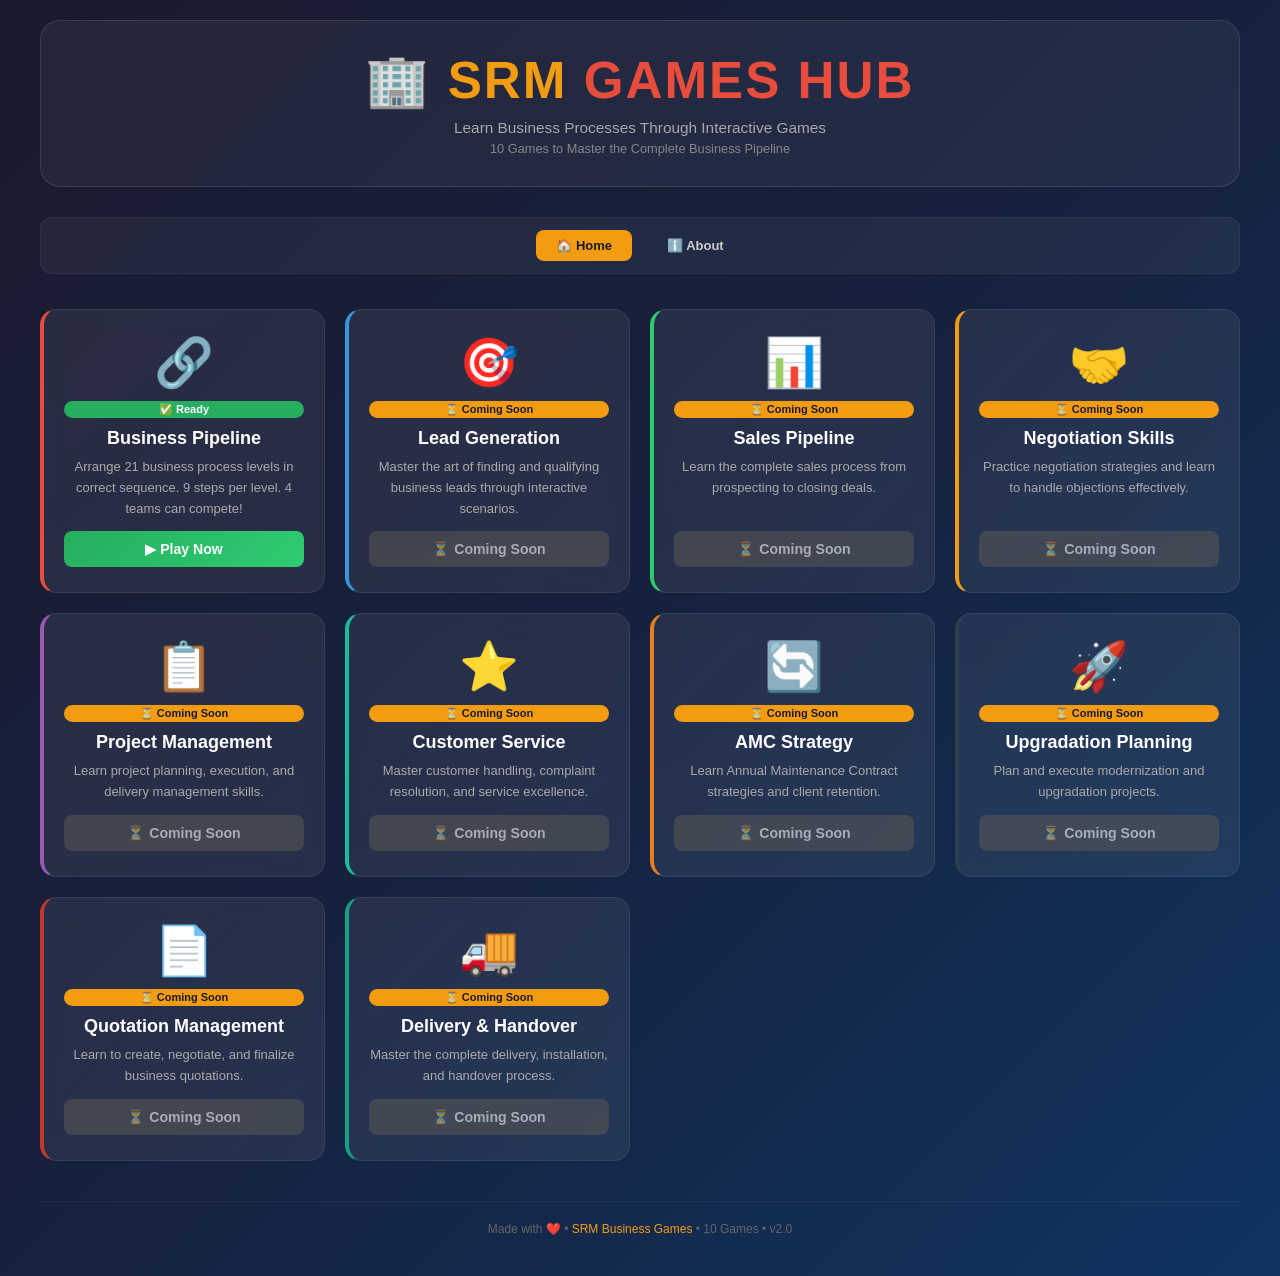
==== index.html @ 480e5477 "Add files via upload" ====
<!DOCTYPE html>
<html lang="en">
<head>
    <meta charset="UTF-8">
    <meta name="viewport" content="width=device-width, initial-scale=1.0">
    <title>SRM Games Hub</title>
    <style>
        * {
            margin: 0;
            padding: 0;
            box-sizing: border-box;
        }

        body {
            font-family: 'Segoe UI', Arial, sans-serif;
            background: linear-gradient(135deg, #1a1a2e, #16213e, #0f3460);
            min-height: 100vh;
            padding: 20px;
        }

        .container {
            max-width: 1200px;
            margin: 0 auto;
        }

        /* HEADER */
        .header {
            text-align: center;
            padding: 30px 20px;
            background: rgba(255, 255, 255, 0.05);
            border-radius: 20px;
            margin-bottom: 30px;
            border: 1px solid rgba(255, 255, 255, 0.1);
        }

        .header h1 {
            color: #f39c12;
            font-size: clamp(32px, 4vw, 56px);
            letter-spacing: 2px;
        }

        .header h1 span {
            color: #e74c3c;
        }

        .header p {
            color: #aaa;
            font-size: clamp(14px, 1.2vw, 20px);
            margin-top: 8px;
        }

        .header .sub {
            color: #888;
            font-size: clamp(12px, 1vw, 16px);
            margin-top: 4px;
        }

        /* NAVIGATION */
        .nav-bar {
            display: flex;
            gap: 15px;
            justify-content: center;
            padding: 12px 0;
            flex-wrap: wrap;
            background: rgba(255, 255, 255, 0.05);
            border-radius: 12px;
            margin-bottom: 25px;
            border: 1px solid rgba(255, 255, 255, 0.05);
        }

        .nav-bar a {
            text-decoration: none;
            color: #ccc;
            font-weight: 600;
            padding: 8px 20px;
            border-radius: 8px;
            transition: all 0.3s;
            font-size: clamp(13px, 1vw, 16px);
        }

        .nav-bar a:hover {
            background: rgba(255, 255, 255, 0.1);
            color: #fff;
        }

        .nav-bar a.active {
            background: #f39c12;
            color: #1a1a2e;
        }

        /* GAMES GRID */
        .games-grid {
            display: grid;
            grid-template-columns: repeat(auto-fill, minmax(280px, 1fr));
            gap: 20px;
            padding: 10px 0;
        }

        .game-card {
            background: rgba(255, 255, 255, 0.07);
            border-radius: 16px;
            padding: 25px 20px;
            text-align: center;
            transition: all 0.4s;
            border: 1px solid rgba(255, 255, 255, 0.08);
            backdrop-filter: blur(10px);
            cursor: pointer;
            display: flex;
            flex-direction: column;
            min-height: 250px;
        }

        .game-card:hover {
            transform: translateY(-8px);
            box-shadow: 0 15px 50px rgba(0, 0, 0, 0.4);
            border-color: rgba(243, 156, 18, 0.3);
            background: rgba(255, 255, 255, 0.1);
        }

        .game-card .icon {
            font-size: 48px;
            margin-bottom: 10px;
        }

        .game-card .badge {
            display: inline-block;
            padding: 2px 12px;
            border-radius: 20px;
            font-size: 11px;
            font-weight: bold;
            margin-bottom: 10px;
        }

        .game-card .badge.ready {
            background: #27ae60;
            color: #fff;
        }

        .game-card .badge.coming {
            background: #f39c12;
            color: #1a1a2e;
        }

        .game-card .badge.beta {
            background: #3498db;
            color: #fff;
        }

        .game-card h3 {
            color: #fff;
            font-size: clamp(18px, 1.4vw, 22px);
            margin-bottom: 8px;
        }

        .game-card p {
            color: #aaa;
            font-size: clamp(13px, 1vw, 15px);
            line-height: 1.6;
            flex: 1;
        }

        .game-card .btn-play {
            display: inline-block;
            padding: 10px 30px;
            background: linear-gradient(135deg, #27ae60, #2ecc71);
            color: #fff;
            border: none;
            border-radius: 8px;
            font-size: clamp(14px, 1.1vw, 17px);
            font-weight: bold;
            cursor: pointer;
            text-decoration: none;
            transition: all 0.3s;
            margin-top: 12px;
        }

        .game-card .btn-play:hover {
            transform: scale(1.05);
            box-shadow: 0 5px 25px rgba(46, 204, 113, 0.4);
        }

        .game-card .btn-play.disabled {
            background: #555;
            cursor: not-allowed;
            opacity: 0.6;
        }

        .game-card .btn-play.disabled:hover {
            transform: none;
            box-shadow: none;
        }

        /* GAME CARD COLORS */
        .game-card.g1 { border-left: 4px solid #e74c3c; }
        .game-card.g2 { border-left: 4px solid #3498db; }
        .game-card.g3 { border-left: 4px solid #2ecc71; }
        .game-card.g4 { border-left: 4px solid #f39c12; }
        .game-card.g5 { border-left: 4px solid #9b59b6; }
        .game-card.g6 { border-left: 4px solid #1abc9c; }
        .game-card.g7 { border-left: 4px solid #e67e22; }
        .game-card.g8 { border-left: 4px solid #2c3e50; }
        .game-card.g9 { border-left: 4px solid #c0392b; }
        .game-card.g10 { border-left: 4px solid #16a085; }

        /* FOOTER */
        .footer {
            text-align: center;
            padding: 20px;
            color: #666;
            border-top: 1px solid rgba(255, 255, 255, 0.05);
            margin-top: 30px;
            font-size: clamp(12px, 0.9vw, 15px);
        }

        .footer span {
            color: #f39c12;
        }

        /* SCROLLBAR */
        ::-webkit-scrollbar {
            width: 8px;
        }
        ::-webkit-scrollbar-track {
            background: #1a1a2e;
        }
        ::-webkit-scrollbar-thumb {
            background: #f39c12;
            border-radius: 4px;
        }

        @media (max-width: 600px) {
            body { padding: 10px; }
            .games-grid { grid-template-columns: 1fr; }
            .game-card { min-height: 200px; }
            .nav-bar { gap: 8px; }
            .nav-bar a { padding: 5px 12px; font-size: 12px; }
        }
    </style>
</head>
<body>
    <div class="container">
        <!-- HEADER -->
        <div class="header">
            <h1>🏢 SRM <span>GAMES HUB</span></h1>
            <p>Learn Business Processes Through Interactive Games</p>
            <div class="sub">10 Games to Master the Complete Business Pipeline</div>
        </div>

        <!-- NAVIGATION -->
        <div class="nav-bar">
            <a href="index.html" class="active">🏠 Home</a>
            <a href="about.html">ℹ️ About</a>
        </div>

        <!-- GAMES GRID -->
        <div class="games-grid">
            <!-- GAME 1: Business Pipeline -->
            <div class="game-card g1">
                <div class="icon">🔗</div>
                <span class="badge ready">✅ Ready</span>
                <h3>Business Pipeline</h3>
                <p>Arrange 21 business process levels in correct sequence. 9 steps per level. 4 teams can compete!</p>
                <a href="game1/index.html" class="btn-play">▶ Play Now</a>
            </div>

            <!-- GAME 2: Lead Generation -->
            <div class="game-card g2">
                <div class="icon">🎯</div>
                <span class="badge coming">⏳ Coming Soon</span>
                <h3>Lead Generation</h3>
                <p>Master the art of finding and qualifying business leads through interactive scenarios.</p>
                <button class="btn-play disabled">⏳ Coming Soon</button>
            </div>

            <!-- GAME 3: Sales Pipeline -->
            <div class="game-card g3">
                <div class="icon">📊</div>
                <span class="badge coming">⏳ Coming Soon</span>
                <h3>Sales Pipeline</h3>
                <p>Learn the complete sales process from prospecting to closing deals.</p>
                <button class="btn-play disabled">⏳ Coming Soon</button>
            </div>

            <!-- GAME 4: Negotiation Skills -->
            <div class="game-card g4">
                <div class="icon">🤝</div>
                <span class="badge coming">⏳ Coming Soon</span>
                <h3>Negotiation Skills</h3>
                <p>Practice negotiation strategies and learn to handle objections effectively.</p>
                <button class="btn-play disabled">⏳ Coming Soon</button>
            </div>

            <!-- GAME 5: Project Management -->
            <div class="game-card g5">
                <div class="icon">📋</div>
                <span class="badge coming">⏳ Coming Soon</span>
                <h3>Project Management</h3>
                <p>Learn project planning, execution, and delivery management skills.</p>
                <button class="btn-play disabled">⏳ Coming Soon</button>
            </div>

            <!-- GAME 6: Customer Service -->
            <div class="game-card g6">
                <div class="icon">⭐</div>
                <span class="badge coming">⏳ Coming Soon</span>
                <h3>Customer Service</h3>
                <p>Master customer handling, complaint resolution, and service excellence.</p>
                <button class="btn-play disabled">⏳ Coming Soon</button>
            </div>

            <!-- GAME 7: AMC Strategy -->
            <div class="game-card g7">
                <div class="icon">🔄</div>
                <span class="badge coming">⏳ Coming Soon</span>
                <h3>AMC Strategy</h3>
                <p>Learn Annual Maintenance Contract strategies and client retention.</p>
                <button class="btn-play disabled">⏳ Coming Soon</button>
            </div>

            <!-- GAME 8: Upgradation Planning -->
            <div class="game-card g8">
                <div class="icon">🚀</div>
                <span class="badge coming">⏳ Coming Soon</span>
                <h3>Upgradation Planning</h3>
                <p>Plan and execute modernization and upgradation projects.</p>
                <button class="btn-play disabled">⏳ Coming Soon</button>
            </div>

            <!-- GAME 9: Quotation Management -->
            <div class="game-card g9">
                <div class="icon">📄</div>
                <span class="badge coming">⏳ Coming Soon</span>
                <h3>Quotation Management</h3>
                <p>Learn to create, negotiate, and finalize business quotations.</p>
                <button class="btn-play disabled">⏳ Coming Soon</button>
            </div>

            <!-- GAME 10: Delivery & Handover -->
            <div class="game-card g10">
                <div class="icon">🚚</div>
                <span class="badge coming">⏳ Coming Soon</span>
                <h3>Delivery & Handover</h3>
                <p>Master the complete delivery, installation, and handover process.</p>
                <button class="btn-play disabled">⏳ Coming Soon</button>
            </div>
        </div>

        <!-- FOOTER -->
        <div class="footer">
            Made with ❤️ • <span>SRM Business Games</span> • 10 Games • v2.0
        </div>
    </div>
</body>
</html>
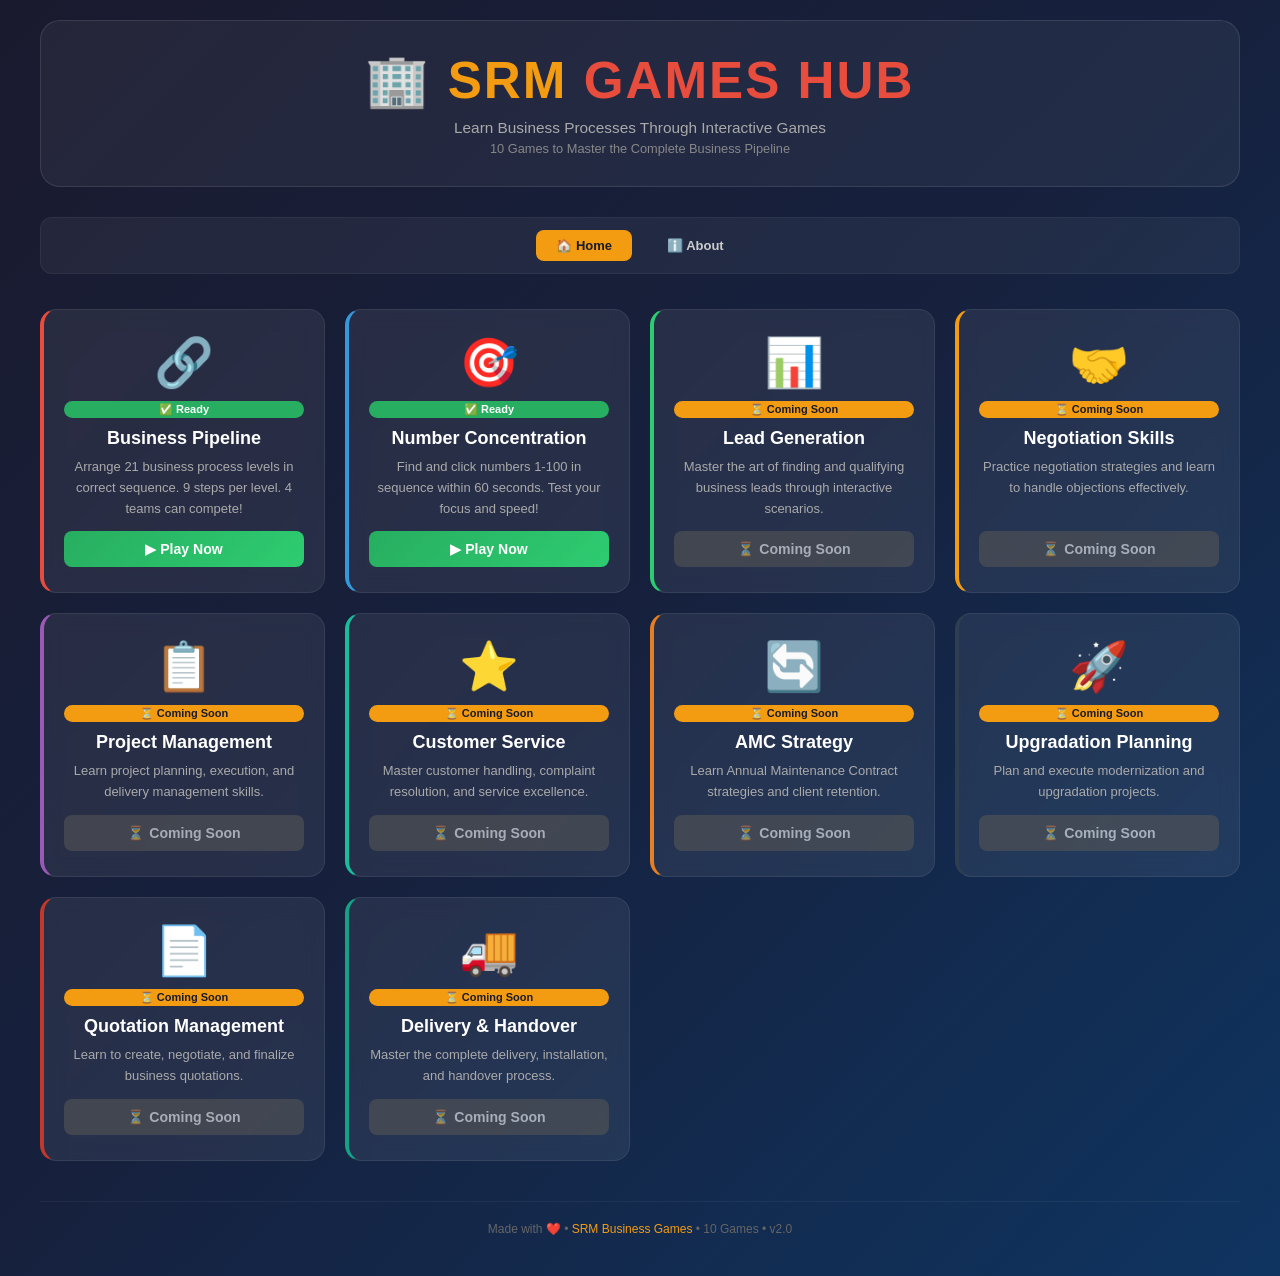
==== commit 54145c7b: "Update index.html" ====
--- a/index.html
+++ b/index.html
@@ -23,7 +23,6 @@
             margin: 0 auto;
         }
 
-        /* HEADER */
         .header {
             text-align: center;
             padding: 30px 20px;
@@ -55,7 +54,6 @@
             margin-top: 4px;
         }
 
-        /* NAVIGATION */
         .nav-bar {
             display: flex;
             gap: 15px;
@@ -88,7 +86,6 @@
             color: #1a1a2e;
         }
 
-        /* GAMES GRID */
         .games-grid {
             display: grid;
             grid-template-columns: repeat(auto-fill, minmax(280px, 1fr));
@@ -190,7 +187,6 @@
             box-shadow: none;
         }
 
-        /* GAME CARD COLORS */
         .game-card.g1 { border-left: 4px solid #e74c3c; }
         .game-card.g2 { border-left: 4px solid #3498db; }
         .game-card.g3 { border-left: 4px solid #2ecc71; }
@@ -202,7 +198,6 @@
         .game-card.g9 { border-left: 4px solid #c0392b; }
         .game-card.g10 { border-left: 4px solid #16a085; }
 
-        /* FOOTER */
         .footer {
             text-align: center;
             padding: 20px;
@@ -216,7 +211,6 @@
             color: #f39c12;
         }
 
-        /* SCROLLBAR */
         ::-webkit-scrollbar {
             width: 8px;
         }
@@ -239,20 +233,17 @@
 </head>
 <body>
     <div class="container">
-        <!-- HEADER -->
         <div class="header">
             <h1>🏢 SRM <span>GAMES HUB</span></h1>
             <p>Learn Business Processes Through Interactive Games</p>
             <div class="sub">10 Games to Master the Complete Business Pipeline</div>
         </div>
 
-        <!-- NAVIGATION -->
         <div class="nav-bar">
             <a href="index.html" class="active">🏠 Home</a>
             <a href="about.html">ℹ️ About</a>
         </div>
 
-        <!-- GAMES GRID -->
         <div class="games-grid">
             <!-- GAME 1: Business Pipeline -->
             <div class="game-card g1">
@@ -260,24 +251,24 @@
                 <span class="badge ready">✅ Ready</span>
                 <h3>Business Pipeline</h3>
                 <p>Arrange 21 business process levels in correct sequence. 9 steps per level. 4 teams can compete!</p>
-                <a href="game1/index.html" class="btn-play">▶ Play Now</a>
-            </div>
-
-            <!-- GAME 2: Lead Generation -->
+                <a href="srm-games/Pipeline/" class="btn-play">▶ Play Now</a>
+            </div>
+
+            <!-- GAME 2: Number Concentration -->
             <div class="game-card g2">
                 <div class="icon">🎯</div>
+                <span class="badge ready">✅ Ready</span>
+                <h3>Number Concentration</h3>
+                <p>Find and click numbers 1-100 in sequence within 60 seconds. Test your focus and speed!</p>
+                <a href="srm-games/Numbergame/" class="btn-play">▶ Play Now</a>
+            </div>
+
+            <!-- GAME 3: Lead Generation -->
+            <div class="game-card g3">
+                <div class="icon">📊</div>
                 <span class="badge coming">⏳ Coming Soon</span>
                 <h3>Lead Generation</h3>
                 <p>Master the art of finding and qualifying business leads through interactive scenarios.</p>
-                <button class="btn-play disabled">⏳ Coming Soon</button>
-            </div>
-
-            <!-- GAME 3: Sales Pipeline -->
-            <div class="game-card g3">
-                <div class="icon">📊</div>
-                <span class="badge coming">⏳ Coming Soon</span>
-                <h3>Sales Pipeline</h3>
-                <p>Learn the complete sales process from prospecting to closing deals.</p>
                 <button class="btn-play disabled">⏳ Coming Soon</button>
             </div>
 
@@ -345,10 +336,9 @@
             </div>
         </div>
 
-        <!-- FOOTER -->
         <div class="footer">
             Made with ❤️ • <span>SRM Business Games</span> • 10 Games • v2.0
         </div>
     </div>
 </body>
-</html>+</html>
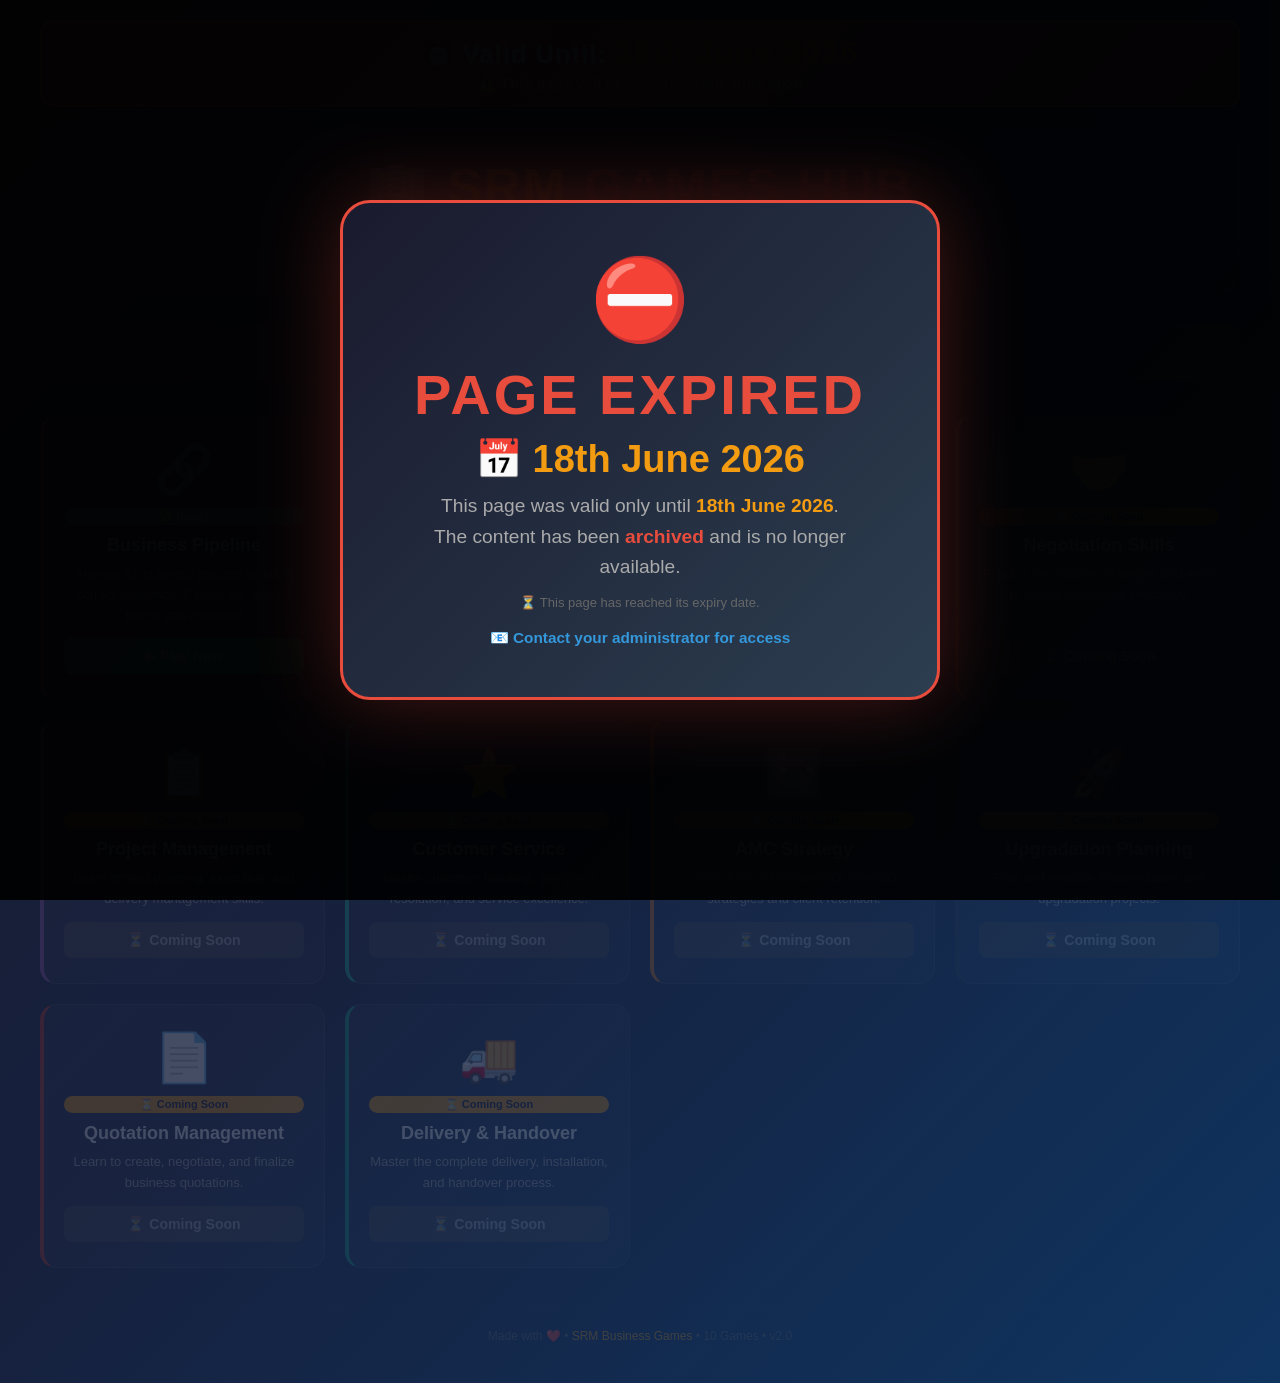
==== commit 10f405a9: "Update index.html" ====
--- a/index.html
+++ b/index.html
@@ -21,6 +21,41 @@
         .container {
             max-width: 1200px;
             margin: 0 auto;
+        }
+
+        /* EXPIRY BANNER */
+        .expiry-banner {
+            text-align: center;
+            padding: 12px 20px;
+            background: linear-gradient(135deg, #e74c3c, #c0392b);
+            border-radius: 12px;
+            margin-bottom: 20px;
+            border: 2px solid #f39c12;
+            animation: pulseBanner 2s ease-in-out infinite;
+        }
+
+        .expiry-banner .expiry-date {
+            color: #fff;
+            font-size: clamp(18px, 2vw, 28px);
+            font-weight: bold;
+            letter-spacing: 1px;
+        }
+
+        .expiry-banner .expiry-date span {
+            color: #f39c12;
+            font-size: clamp(22px, 2.5vw, 34px);
+        }
+
+        .expiry-banner .expiry-message {
+            color: #ffeaa7;
+            font-size: clamp(14px, 1.2vw, 18px);
+            margin-top: 4px;
+            font-weight: 600;
+        }
+
+        @keyframes pulseBanner {
+            0%, 100% { box-shadow: 0 0 20px rgba(231, 76, 60, 0.3); }
+            50% { box-shadow: 0 0 50px rgba(231, 76, 60, 0.6), 0 0 80px rgba(243, 156, 18, 0.2); }
         }
 
         .header {
@@ -211,6 +246,76 @@
             color: #f39c12;
         }
 
+        /* EXPIRED OVERLAY */
+        #expiredOverlay {
+            display: none;
+            position: fixed;
+            top: 0;
+            left: 0;
+            width: 100%;
+            height: 100%;
+            background: rgba(0, 0, 0, 0.92);
+            z-index: 9999;
+            justify-content: center;
+            align-items: center;
+            flex-direction: column;
+        }
+
+        #expiredOverlay.active {
+            display: flex;
+        }
+
+        .expired-box {
+            text-align: center;
+            padding: 50px 60px;
+            background: linear-gradient(135deg, #1a1a2e, #2c3e50);
+            border-radius: 30px;
+            border: 3px solid #e74c3c;
+            box-shadow: 0 0 80px rgba(231, 76, 60, 0.3);
+            max-width: 600px;
+            width: 90%;
+            animation: fadeIn 0.8s ease;
+        }
+
+        .expired-box .icon-big {
+            font-size: 80px;
+            margin-bottom: 15px;
+        }
+
+        .expired-box h1 {
+            color: #e74c3c;
+            font-size: clamp(36px, 5vw, 56px);
+            font-weight: 900;
+            letter-spacing: 3px;
+            text-transform: uppercase;
+        }
+
+        .expired-box .expired-date {
+            color: #f39c12;
+            font-size: clamp(24px, 3vw, 38px);
+            font-weight: bold;
+            margin: 10px 0;
+        }
+
+        .expired-box p {
+            color: #aaa;
+            font-size: clamp(16px, 1.5vw, 22px);
+            line-height: 1.6;
+            margin-top: 10px;
+        }
+
+        .expired-box .contact {
+            color: #3498db;
+            font-weight: bold;
+            margin-top: 15px;
+            font-size: clamp(14px, 1.2vw, 18px);
+        }
+
+        @keyframes fadeIn {
+            from { opacity: 0; transform: scale(0.9); }
+            to { opacity: 1; transform: scale(1); }
+        }
+
         ::-webkit-scrollbar {
             width: 8px;
         }
@@ -228,22 +333,36 @@
             .game-card { min-height: 200px; }
             .nav-bar { gap: 8px; }
             .nav-bar a { padding: 5px 12px; font-size: 12px; }
+            .expired-box { padding: 30px 20px; }
         }
     </style>
 </head>
 <body>
     <div class="container">
+        <!-- EXPIRY BANNER -->
+        <div class="expiry-banner">
+            <div class="expiry-date">
+                ⏰ Valid Until: <span>18th June 2026</span>
+            </div>
+            <div class="expiry-message">
+                ⚠️ This page will expire after 18th June 2026
+            </div>
+        </div>
+
+        <!-- HEADER -->
         <div class="header">
             <h1>🏢 SRM <span>GAMES HUB</span></h1>
             <p>Learn Business Processes Through Interactive Games</p>
             <div class="sub">10 Games to Master the Complete Business Pipeline</div>
         </div>
 
+        <!-- NAVIGATION -->
         <div class="nav-bar">
             <a href="index.html" class="active">🏠 Home</a>
             <a href="about.html">ℹ️ About</a>
         </div>
 
+        <!-- GAMES GRID -->
         <div class="games-grid">
             <!-- GAME 1: Business Pipeline -->
             <div class="game-card g1">
@@ -251,7 +370,7 @@
                 <span class="badge ready">✅ Ready</span>
                 <h3>Business Pipeline</h3>
                 <p>Arrange 21 business process levels in correct sequence. 9 steps per level. 4 teams can compete!</p>
-                <a href="srm-games/Pipeline/" class="btn-play">▶ Play Now</a>
+                <a href="Pipeline/" class="btn-play">▶ Play Now</a>
             </div>
 
             <!-- GAME 2: Number Concentration -->
@@ -260,7 +379,7 @@
                 <span class="badge ready">✅ Ready</span>
                 <h3>Number Concentration</h3>
                 <p>Find and click numbers 1-100 in sequence within 60 seconds. Test your focus and speed!</p>
-                <a href="srm-games/Numbergame/" class="btn-play">▶ Play Now</a>
+                <a href="Numbergame/" class="btn-play">▶ Play Now</a>
             </div>
 
             <!-- GAME 3: Lead Generation -->
@@ -336,9 +455,64 @@
             </div>
         </div>
 
+        <!-- FOOTER -->
         <div class="footer">
             Made with ❤️ • <span>SRM Business Games</span> • 10 Games • v2.0
         </div>
     </div>
+
+    <!-- EXPIRED OVERLAY -->
+    <div id="expiredOverlay" class="active">
+        <div class="expired-box">
+            <div class="icon-big">⛔</div>
+            <h1>PAGE EXPIRED</h1>
+            <div class="expired-date">📅 18th June 2026</div>
+            <p>
+                This page was valid only until <strong style="color:#f39c12;">18th June 2026</strong>.<br>
+                The content has been <strong style="color:#e74c3c;">archived</strong> and is no longer available.
+            </p>
+            <p style="font-size: clamp(13px, 1vw, 16px); color: #666;">
+                ⏳ This page has reached its expiry date.
+            </p>
+            <div class="contact">
+                📧 Contact your administrator for access
+            </div>
+        </div>
+    </div>
+
+    <script>
+        // ============================================
+        // EXPIRY DATE CHECK
+        // ============================================
+
+        (function() {
+            // EXPIRY DATE: 18th June 2026
+            const expiryDate = new Date(2026, 5, 18); // Month is 0-indexed: 5 = June
+            const today = new Date();
+            const overlay = document.getElementById('expiredOverlay');
+
+            // Check if current date is on or after expiry date
+            if (today >= expiryDate) {
+                // Page expired - show overlay
+                overlay.classList.add('active');
+                // Hide all content behind overlay
+                document.querySelector('.container').style.opacity = '0.2';
+                document.querySelector('.container').style.pointerEvents = 'none';
+            } else {
+                // Page is still valid - hide overlay
+                overlay.classList.remove('active');
+                document.querySelector('.container').style.opacity = '1';
+                document.querySelector('.container').style.pointerEvents = 'auto';
+
+                // Calculate days remaining
+                const timeDiff = expiryDate - today;
+                const daysRemaining = Math.ceil(timeDiff / (1000 * 60 * 60 * 24));
+
+                // Show days remaining in console (optional)
+                console.log(`📅 Days remaining until expiry: ${daysRemaining} days`);
+            }
+        })();
+    </script>
+
 </body>
 </html>
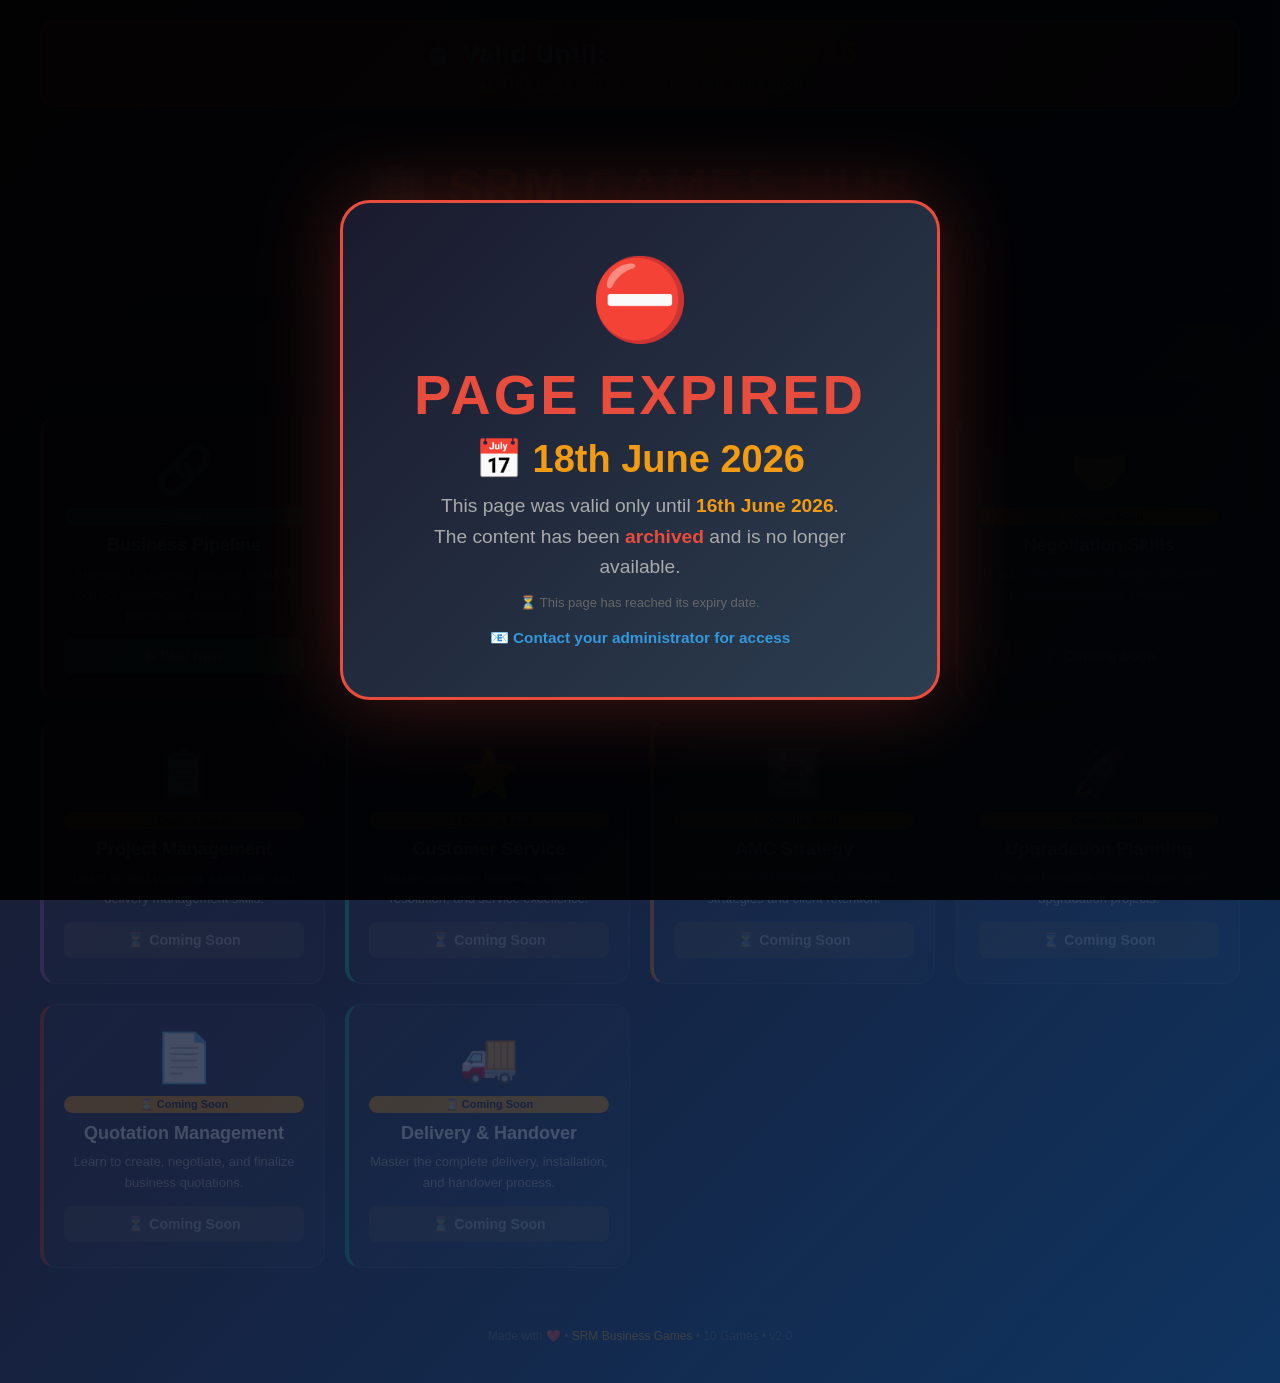
==== commit f11826bc: "Update index.html" ====
--- a/index.html
+++ b/index.html
@@ -342,10 +342,10 @@
         <!-- EXPIRY BANNER -->
         <div class="expiry-banner">
             <div class="expiry-date">
-                ⏰ Valid Until: <span>18th June 2026</span>
+                ⏰ Valid Until: <span>16th June 2026</span>
             </div>
             <div class="expiry-message">
-                ⚠️ This page will expire after 18th June 2026
+                ⚠️ This page will expire after 16th June 2026
             </div>
         </div>
 
@@ -468,7 +468,7 @@
             <h1>PAGE EXPIRED</h1>
             <div class="expired-date">📅 18th June 2026</div>
             <p>
-                This page was valid only until <strong style="color:#f39c12;">18th June 2026</strong>.<br>
+                This page was valid only until <strong style="color:#f39c12;">16th June 2026</strong>.<br>
                 The content has been <strong style="color:#e74c3c;">archived</strong> and is no longer available.
             </p>
             <p style="font-size: clamp(13px, 1vw, 16px); color: #666;">
@@ -486,8 +486,8 @@
         // ============================================
 
         (function() {
-            // EXPIRY DATE: 18th June 2026
-            const expiryDate = new Date(2026, 5, 18); // Month is 0-indexed: 5 = June
+            // EXPIRY DATE: 16th June 2026
+            const expiryDate = new Date(2026, 5, 16); // Month is 0-indexed: 5 = June
             const today = new Date();
             const overlay = document.getElementById('expiredOverlay');
 
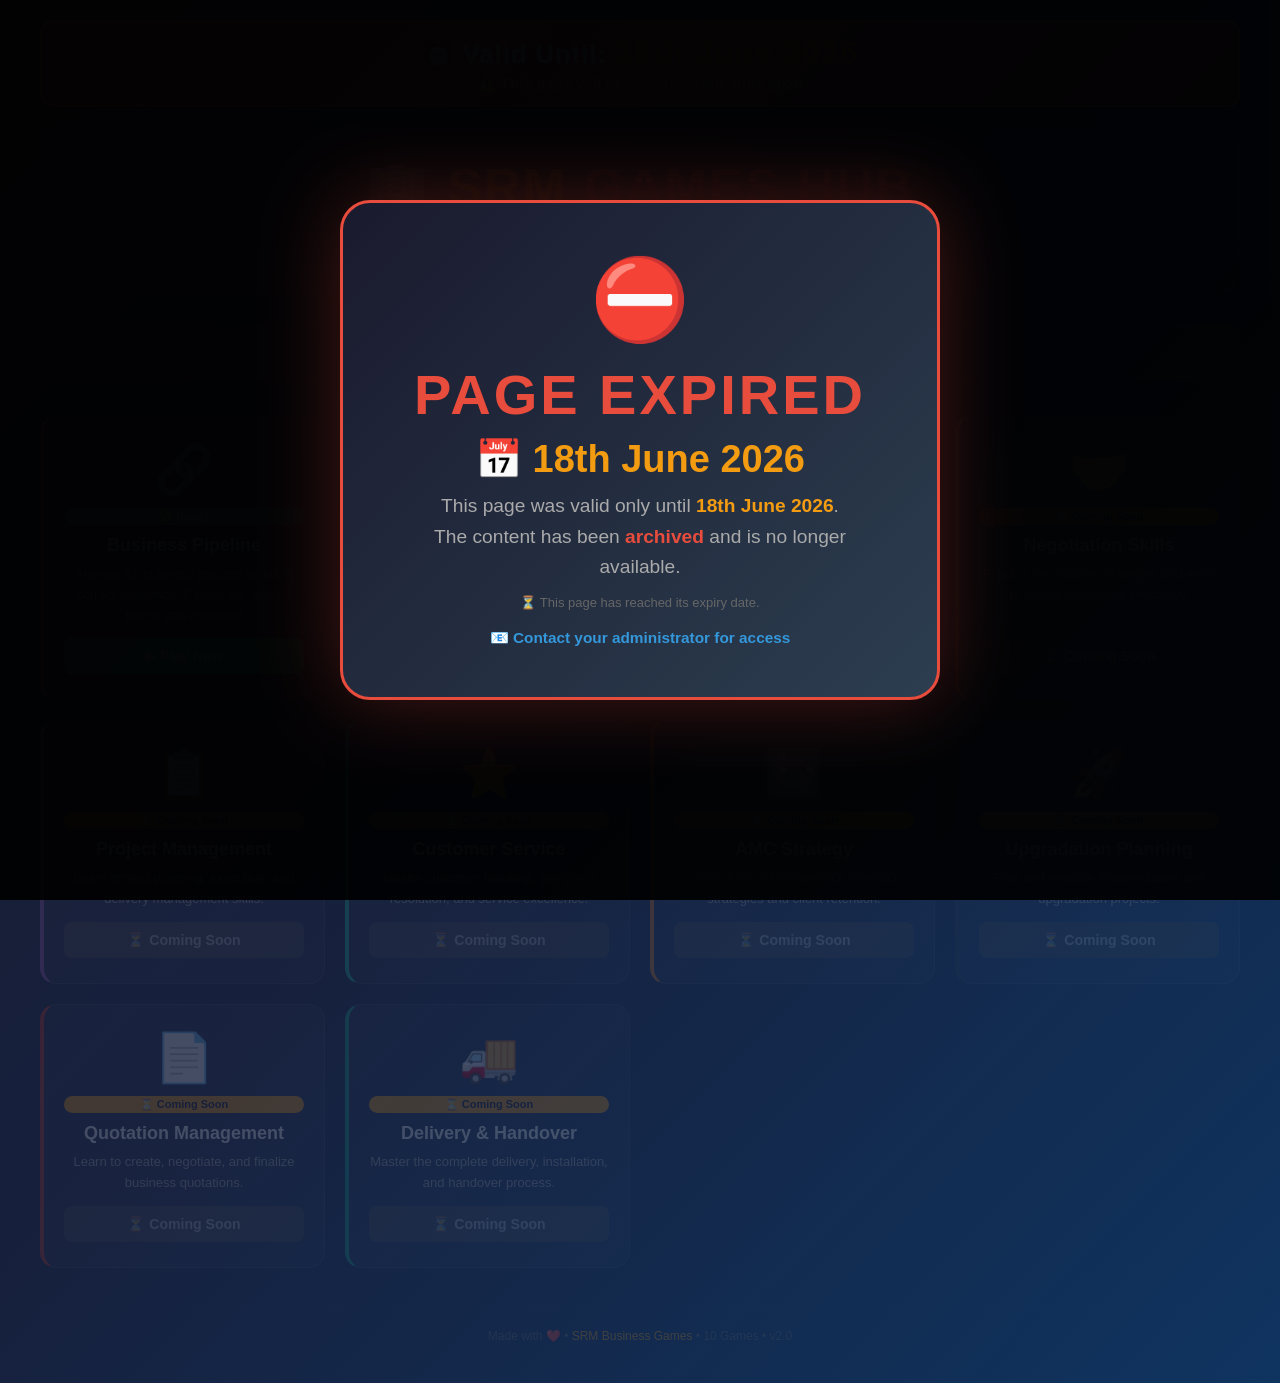
==== commit d54cb900: "Update index.html" ====
--- a/index.html
+++ b/index.html
@@ -342,10 +342,10 @@
         <!-- EXPIRY BANNER -->
         <div class="expiry-banner">
             <div class="expiry-date">
-                ⏰ Valid Until: <span>16th June 2026</span>
+                ⏰ Valid Until: <span>18th June 2026</span>
             </div>
             <div class="expiry-message">
-                ⚠️ This page will expire after 16th June 2026
+                ⚠️ This page will expire after 18th June 2026
             </div>
         </div>
 
@@ -468,7 +468,7 @@
             <h1>PAGE EXPIRED</h1>
             <div class="expired-date">📅 18th June 2026</div>
             <p>
-                This page was valid only until <strong style="color:#f39c12;">16th June 2026</strong>.<br>
+                This page was valid only until <strong style="color:#f39c12;">18th June 2026</strong>.<br>
                 The content has been <strong style="color:#e74c3c;">archived</strong> and is no longer available.
             </p>
             <p style="font-size: clamp(13px, 1vw, 16px); color: #666;">
@@ -486,8 +486,8 @@
         // ============================================
 
         (function() {
-            // EXPIRY DATE: 16th June 2026
-            const expiryDate = new Date(2026, 5, 16); // Month is 0-indexed: 5 = June
+            // EXPIRY DATE: 18th June 2026
+            const expiryDate = new Date(2026, 5, 18); // Month is 0-indexed: 5 = June
             const today = new Date();
             const overlay = document.getElementById('expiredOverlay');
 
